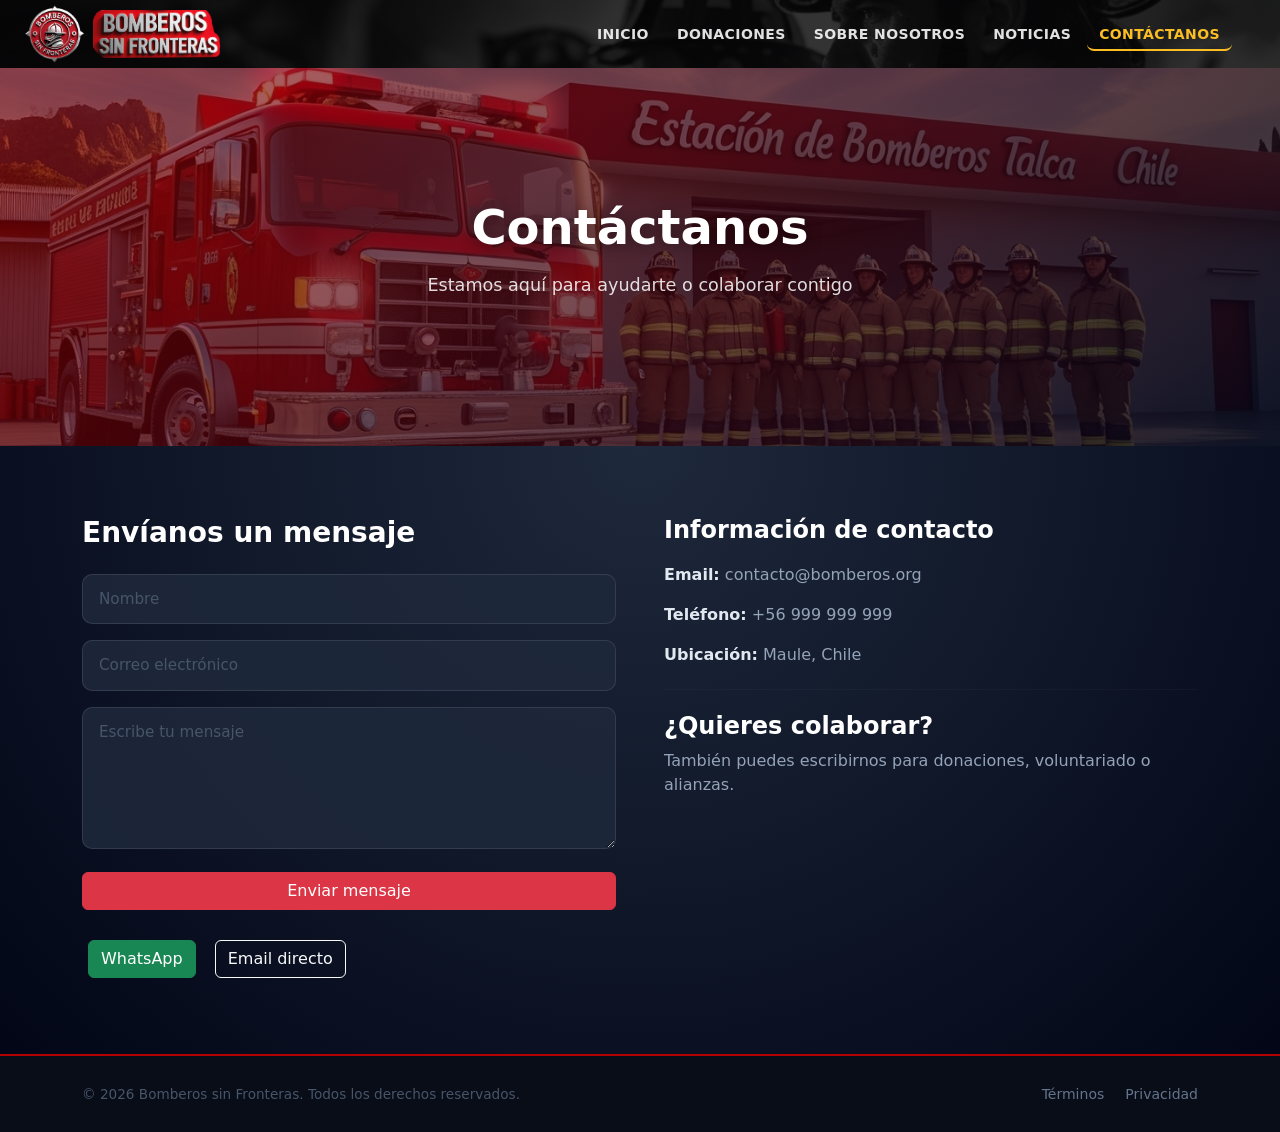
==== contacto.html @ 4f0a1627 "Sitio completo Bomberos sin Fronteras — diseño oscuro/rojo moderno - Rediseño completo con tema oscu" ====
<!doctype html>
<html lang="es">
  <head>
    <meta charset="UTF-8" />
    <meta name="viewport" content="width=device-width, initial-scale=1.0" />
    <title>Contáctanos — Bomberos sin Fronteras</title>
    <link rel="icon" href="./assets/img/logo-nuevo-bf.png" />
    <link rel="stylesheet" href="./assets/css/style.css" />
    <link
      href="https://cdn.jsdelivr.net/npm/bootstrap@5.3.5/dist/css/bootstrap.min.css"
      rel="stylesheet"
      integrity="sha384-SgOJa3DmI69IUzQ2PVdRZhwQ+dy64/BUtbMJw1MZ8t5HZApcHrRKUc4W0kG879m7"
      crossorigin="anonymous"
    />
  </head>
  <body>

    <!-- NAVBAR -->
    <nav class="navbar-custom">
      <div class="container-navbar">
        <div class="brand">
          <img src="./assets/img/logo-nuevo-bf.png" alt="Logo Bomberos sin Fronteras" class="logo" />
          <img src="./assets/img/nombre-bf.png" alt="Bomberos sin Fronteras" class="title" />
        </div>
        <button class="hamburger" id="hamburger" aria-label="Abrir menú" aria-expanded="false">
          <span></span>
          <span></span>
          <span></span>
        </button>
        <div class="menu-container" id="menuContainer">
          <ul class="menu">
            <li><a href="index.html">INICIO</a></li>
            <li><a href="donaciones.html">DONACIONES</a></li>
            <li><a href="nosotros.html">SOBRE NOSOTROS</a></li>
            <li><a href="noticias.html">NOTICIAS</a></li>
            <li><a href="#" class="active">CONTÁCTANOS</a></li>
          </ul>
        </div>
      </div>
    </nav>

    <!-- HERO -->
    <section class="hero-small">
      <div class="overlay"></div>
      <div class="hero-content">
        <h1>Contáctanos</h1>
        <p>Estamos aquí para ayudarte o colaborar contigo</p>
      </div>
    </section>

    <!-- CONTACTO -->
    <section class="contact-section">
      <div class="container">
        <div class="row g-5">

          <!-- FORMULARIO -->
          <div class="col-md-6">
            <h3 style="color: white; font-weight: 700; margin-bottom: 24px;">Envíanos un mensaje</h3>
            <form class="contact-form" id="contactForm" action="https://formspree.io/f/xaqkyopq" method="POST" novalidate>
              <input type="text" name="nombre" placeholder="Nombre" required />
              <input type="email" name="email" placeholder="Correo electrónico" required />
              <textarea name="mensaje" placeholder="Escribe tu mensaje" rows="5" required></textarea>
              <button type="submit" class="btn btn-danger" id="submitBtn">
                Enviar mensaje
              </button>
            </form>

            <div class="quick-contact mt-4">
              <!-- FIX: prefijo corregido +56 (Chile) -->
              <a href="https://wa.me/56999999999" class="btn btn-success me-2" target="_blank" rel="noopener">
                WhatsApp
              </a>
              <a href="mailto:contacto@bomberos.org" class="btn btn-outline-light">
                Email directo
              </a>
            </div>
          </div>

          <!-- INFO + MAPA -->
          <div class="col-md-6">
            <div class="contact-info mb-4">
              <h3>Información de contacto</h3>
              <p><strong>Email:</strong> contacto@bomberos.org</p>
              <p><strong>Teléfono:</strong> +56 999 999 999</p>
              <p><strong>Ubicación:</strong> Maule, Chile</p>
              <hr />
              <h4>¿Quieres colaborar?</h4>
              <p>También puedes escribirnos para donaciones, voluntariado o alianzas.</p>
            </div>
          </div>

        </div>
      </div>
    </section>

    <!-- FOOTER -->
    <footer class="footer-copyright">
      <div class="container py-2">
        <div class="row align-items-center g-2">
          <div class="col-12 col-md-6 text-center text-md-start">
            <small>© <span id="year"></span> Bomberos sin Fronteras. Todos los derechos reservados.</small>
          </div>
          <div class="col-12 col-md-6 text-center text-md-end">
            <a href="#" class="footer-link me-3" data-bs-toggle="modal" data-bs-target="#modalTerminos">Términos</a>
            <a href="#" class="footer-link" data-bs-toggle="modal" data-bs-target="#modalPrivacidad">Privacidad</a>
          </div>
        </div>
      </div>
    </footer>

    <!-- MODAL TÉRMINOS -->
    <div class="modal fade" id="modalTerminos" tabindex="-1" aria-hidden="true">
      <div class="modal-dialog modal-lg modal-dialog-centered modal-dialog-scrollable">
        <div class="modal-content">
          <div class="modal-header">
            <h5 class="modal-title">Términos y Condiciones</h5>
            <button type="button" class="btn-close btn-close-white" data-bs-dismiss="modal"></button>
          </div>
          <div class="modal-body">
            <p>El uso de este sitio web implica la aceptación de los presentes Términos y Condiciones. Bomberos sin Fronteras se reserva el derecho de modificar el contenido del sitio en cualquier momento.</p>
            <p>La información publicada tiene fines informativos y no constituye asesoramiento legal o profesional. El uso indebido del contenido es responsabilidad exclusiva del usuario.</p>
            <p>Todo el contenido gráfico y textual es propiedad de Bomberos sin Fronteras, salvo que se indique lo contrario.</p>
          </div>
          <div class="modal-footer">
            <button class="btn btn-secondary" data-bs-dismiss="modal">Cerrar</button>
          </div>
        </div>
      </div>
    </div>

    <!-- MODAL PRIVACIDAD -->
    <div class="modal fade" id="modalPrivacidad" tabindex="-1" aria-hidden="true">
      <div class="modal-dialog modal-lg modal-dialog-centered modal-dialog-scrollable">
        <div class="modal-content">
          <div class="modal-header">
            <h5 class="modal-title">Política de Privacidad</h5>
            <button type="button" class="btn-close btn-close-white" data-bs-dismiss="modal"></button>
          </div>
          <div class="modal-body">
            <p>Bomberos sin Fronteras respeta la privacidad de los usuarios. Los datos enviados a través del formulario de contacto serán utilizados únicamente para responder a consultas.</p>
            <p>No compartimos información personal con terceros, salvo obligación legal. Implementamos medidas razonables para proteger los datos proporcionados.</p>
            <p>Al enviar el formulario, el usuario acepta esta Política de Privacidad.</p>
          </div>
          <div class="modal-footer">
            <button class="btn btn-secondary" data-bs-dismiss="modal">Cerrar</button>
          </div>
        </div>
      </div>
    </div>

    <!-- TOAST -->
    <div class="position-fixed bottom-0 end-0 p-3" style="z-index: 9999">
      <div id="formToast" class="toast align-items-center text-white border-0">
        <div class="d-flex">
          <div class="toast-body" id="toastMessage">Mensaje enviado correctamente.</div>
          <button type="button" class="btn-close btn-close-white me-2 m-auto" data-bs-dismiss="toast"></button>
        </div>
      </div>
    </div>

    <script src="https://cdn.jsdelivr.net/npm/bootstrap@5.3.5/dist/js/bootstrap.bundle.min.js"></script>
    <script src="./assets/js/script.js"></script>

    <script>
      (() => {
        const form = document.getElementById('contactForm');
        const submitBtn = document.getElementById('submitBtn');
        const toastEl = document.getElementById('formToast');
        const toastMsg = document.getElementById('toastMessage');
        const toast = new bootstrap.Toast(toastEl);

        form.addEventListener('submit', async function (e) {
          e.preventDefault();
          if (!form.checkValidity()) {
            form.classList.add('was-validated');
            return;
          }

          submitBtn.disabled = true;
          submitBtn.textContent = 'Enviando...';

          try {
            const res = await fetch(form.action || '#', {
              method: 'POST',
              body: new FormData(form),
              headers: { Accept: 'application/json' },
            });

            toastEl.classList.toggle('bg-success', res.ok);
            toastEl.classList.toggle('bg-danger', !res.ok);
            toastMsg.textContent = res.ok
              ? 'Mensaje enviado correctamente ✓'
              : 'Error al enviar el mensaje. Inténtalo de nuevo.';

            if (res.ok) {
              form.reset();
              form.classList.remove('was-validated');
            }
          } catch {
            toastEl.classList.remove('bg-success');
            toastEl.classList.add('bg-danger');
            toastMsg.textContent = 'Error de conexión. Inténtalo de nuevo.';
          }

          toast.show();
          submitBtn.disabled = false;
          submitBtn.textContent = 'Enviar mensaje';
        });
      })();
    </script>

  </body>
</html>
---- assets/css/style.css ----
/* ==============================
   FUENTE
============================== */
@import url('https://fonts.googleapis.com/css2?family=Inter:wght@400;600;700;800&display=swap');

/* ==============================
   BASE GENERAL
============================== */
html {
  scroll-behavior: smooth;
}

html, body {
  height: 100%;
}

body {
  min-height: 100vh;
  display: flex;
  flex-direction: column;
  background: radial-gradient(circle at top, #1e293b, #020617);
  color: #e5e7eb;
  font-family: 'Inter', system-ui, -apple-system, sans-serif;
}

main {
  flex: 1;
}

section {
  padding: 60px 0;
  background: radial-gradient(circle at top, #1e293b, #020617);
  color: #e5e7eb;
}

/* ==============================
   OVERLAY (carousel y hero-small)
============================== */
.overlay {
  position: absolute;
  inset: 0;
  background: linear-gradient(to bottom, rgba(0, 0, 0, 0.25), rgba(0, 0, 0, 0.72));
  z-index: 1;
  pointer-events: none;
}

/* ==============================
   NAVBAR
============================== */
.navbar-custom {
  position: sticky;
  top: 0;
  z-index: 1000;
  background-image: linear-gradient(rgba(0, 0, 0, 0.78), rgba(0, 0, 0, 0.78)),
    url('../img/Barra-bf.png');
  background-size: cover;
  background-position: center;
  padding: 4px 0;
  color: white;
  height: 80px;
  transition: box-shadow 0.3s ease;
}

.navbar-custom.scrolled {
  box-shadow: 0 4px 28px rgba(0, 0, 0, 0.65);
  background-image: linear-gradient(rgba(0, 0, 0, 0.94), rgba(0, 0, 0, 0.94)),
    url('../img/Barra-bf.png');
}

.container-navbar {
  display: flex;
  align-items: center;
  height: 100%;
  padding: 0 24px;
}

.brand {
  display: flex;
  align-items: center;
  gap: 8px;
  flex-shrink: 0;
  text-decoration: none;
}

.logo {
  height: 60px;
  border-radius: 50%;
}

.title {
  height: 48px;
  border-radius: 6px;
}

.menu-container {
  flex: 1;
}

.menu {
  display: flex;
  justify-content: flex-end;
  gap: 4px;
  list-style: none;
  padding: 0;
  margin: 0 24px 0 0;
}

.menu a,
.menu button {
  background: none;
  border: none;
  color: rgba(255, 255, 255, 0.88);
  font-size: 0.875rem;
  font-weight: 600;
  letter-spacing: 0.4px;
  cursor: pointer;
  text-decoration: none;
  padding: 7px 12px;
  border-radius: 7px;
  transition: color 0.2s, background 0.2s;
}

.menu a:hover,
.menu button:hover {
  color: #fbbf24;
  background: rgba(251, 191, 36, 0.08);
}

.menu .active {
  color: #fbbf24;
  border-bottom: 2px solid #fbbf24;
}

/* Hamburger */
.hamburger {
  display: none;
  flex-direction: column;
  justify-content: center;
  gap: 5px;
  background: none;
  border: none;
  cursor: pointer;
  padding: 8px;
  margin-left: auto;
  border-radius: 8px;
  transition: background 0.2s;
}

.hamburger:hover {
  background: rgba(255, 255, 255, 0.1);
}

.hamburger span {
  display: block;
  width: 22px;
  height: 2px;
  background: white;
  border-radius: 2px;
  transition: all 0.3s ease;
  transform-origin: center;
}

.hamburger.open span:nth-child(1) {
  transform: translateY(7px) rotate(45deg);
}

.hamburger.open span:nth-child(2) {
  opacity: 0;
  transform: scaleX(0);
}

.hamburger.open span:nth-child(3) {
  transform: translateY(-7px) rotate(-45deg);
}

@media (max-width: 768px) {
  .navbar-custom {
    height: auto;
    min-height: 70px;
  }

  .container-navbar {
    flex-wrap: wrap;
    padding: 10px 16px;
  }

  .hamburger {
    display: flex;
  }

  .menu-container {
    width: 100%;
    max-height: 0;
    overflow: hidden;
    transition: max-height 0.35s ease;
  }

  .menu-container.open {
    max-height: 400px;
  }

  .menu {
    flex-direction: column;
    align-items: center;
    margin: 8px 0 12px;
    gap: 2px;
  }

  .menu a,
  .menu button {
    font-size: 1rem;
    padding: 10px 24px;
    width: 100%;
    text-align: center;
    border-radius: 8px;
  }
}

/* ==============================
   HERO CAROUSEL (index.html)
============================== */
#heroCarousel {
  position: relative;
  height: calc(100vh - 80px);
  min-height: 480px;
}

#heroCarousel .carousel-inner,
#heroCarousel .carousel-item {
  height: 100%;
}

#heroCarousel .carousel-item img {
  height: 100%;
  width: 100%;
  object-fit: cover;
  object-position: center;
}

#heroCarousel .carousel-caption {
  position: absolute;
  inset: 0;
  display: flex;
  flex-direction: column;
  align-items: center;
  justify-content: center;
  z-index: 2;
  text-align: center;
  padding: 20px;
}

#heroCarousel .carousel-caption h1 {
  font-size: clamp(2rem, 5vw, 4rem);
  font-weight: 800;
  text-shadow: 0 2px 20px rgba(0, 0, 0, 0.6);
  margin-bottom: 16px;
  letter-spacing: -0.5px;
}

#heroCarousel .carousel-caption p {
  font-size: clamp(1rem, 2.2vw, 1.3rem);
  text-shadow: 0 2px 10px rgba(0, 0, 0, 0.5);
  margin-bottom: 28px;
  max-width: 580px;
  color: rgba(255, 255, 255, 0.9);
}

.carousel-indicators [data-bs-target] {
  width: 10px;
  height: 10px;
  border-radius: 50%;
  border: none;
  background: rgba(255, 255, 255, 0.45);
  transition: background 0.3s, transform 0.3s;
  margin: 0 4px;
}

.carousel-indicators .active {
  background: #dc2626;
  transform: scale(1.35);
}

/* Flechas del carousel */
.custom-arrow {
  display: flex;
  align-items: center;
  justify-content: center;
  width: 46px;
  height: 46px;
  font-size: 1.4rem;
  color: white;
  background: rgba(255, 255, 255, 0.15);
  border-radius: 50%;
  backdrop-filter: blur(6px);
  transition: background 0.25s;
  text-shadow: none;
}

.carousel-control-prev:hover .custom-arrow,
.carousel-control-next:hover .custom-arrow {
  background: rgba(220, 38, 38, 0.75);
}

/* Botón Play / Pause */
.carousel-playpause {
  position: absolute;
  bottom: 22px;
  right: 22px;
  z-index: 5;
  width: 44px;
  height: 44px;
  border-radius: 50%;
  border: 1.5px solid rgba(255, 255, 255, 0.35);
  background: rgba(0, 0, 0, 0.4);
  backdrop-filter: blur(8px);
  color: white;
  font-size: 1rem;
  cursor: pointer;
  display: flex;
  align-items: center;
  justify-content: center;
  transition: background 0.25s, border-color 0.25s, transform 0.15s;
  line-height: 1;
}

.carousel-playpause:hover {
  background: rgba(220, 38, 38, 0.75);
  border-color: transparent;
  transform: scale(1.1);
}

.carousel-playpause:active {
  transform: scale(0.95);
}

@media (max-width: 768px) {
  #heroCarousel {
    height: 65vh;
    min-height: 360px;
  }
}

/* ==============================
   HERO SMALL (páginas interiores)
============================== */
.hero-small {
  position: relative;
  min-height: 42vh;
  display: flex;
  align-items: center;
  justify-content: center;
  background: url('../img/Bg-estacion1.jpg') center / cover no-repeat;
  overflow: hidden;
}

.hero-small .overlay {
  background: linear-gradient(135deg, rgba(153, 0, 0, 0.6), rgba(2, 6, 23, 0.84));
}

.hero-small .hero-content {
  position: relative;
  z-index: 2;
  text-align: center;
  color: white;
  padding: 48px 24px;
  max-width: 720px;
  animation: fadeUp 0.8s ease forwards;
}

.hero-small .hero-content h1 {
  font-size: clamp(1.8rem, 4vw, 3rem);
  font-weight: 800;
  margin-bottom: 14px;
  text-shadow: 0 2px 16px rgba(0, 0, 0, 0.45);
}

.hero-small .hero-content p {
  font-size: 1.1rem;
  color: rgba(255, 255, 255, 0.85);
  line-height: 1.6;
}

@keyframes fadeUp {
  from {
    opacity: 0;
    transform: translateY(24px);
  }
  to {
    opacity: 1;
    transform: translateY(0);
  }
}

/* ==============================
   BOTONES
============================== */
.btn-danger {
  background-color: #dc2626;
  border-color: #dc2626;
  padding: 10px 26px;
  font-weight: 600;
  border-radius: 8px;
  transition: all 0.25s ease;
}

.btn-danger:hover {
  background-color: #b91c1c;
  border-color: #b91c1c;
  transform: translateY(-2px);
  box-shadow: 0 8px 22px rgba(220, 38, 38, 0.45);
}

.btn-danger:active {
  transform: scale(0.97);
}

.btn-outline-light {
  border: 1.5px solid rgba(255, 255, 255, 0.5);
  color: white;
  padding: 10px 26px;
  font-weight: 600;
  border-radius: 8px;
  transition: all 0.25s ease;
}

.btn-outline-light:hover {
  background: rgba(255, 255, 255, 0.1);
  border-color: white;
  color: white;
}

/* ==============================
   ANIMACIÓN SCROLL (REVEAL)
============================== */
.reveal {
  opacity: 0;
  transform: translateY(36px);
  transition: opacity 0.7s ease, transform 0.7s ease;
}

.reveal.active {
  opacity: 1;
  transform: translateY(0);
}

.reveal:nth-child(1) { transition-delay: 0.05s; }
.reveal:nth-child(2) { transition-delay: 0.15s; }
.reveal:nth-child(3) { transition-delay: 0.25s; }

/* ==============================
   SECCIÓN DONACIONES (index)
============================== */
#donaciones h2 {
  font-size: 2.2rem;
  font-weight: 800;
  color: #fff;
  position: relative;
  display: inline-block;
  padding: 0;
  margin-bottom: 8px;
}

#donaciones h2::after {
  content: '';
  display: block;
  width: 50px;
  height: 4px;
  background: #dc2626;
  border-radius: 2px;
  margin: 8px auto 36px;
}

.donation-card {
  background: linear-gradient(145deg, #1e293b, #162032);
  border-radius: 14px;
  overflow: hidden;
  text-align: center;
  padding-bottom: 20px;
  transition: all 0.35s ease;
  animation: float 3.5s ease-in-out infinite;
  border: 1px solid rgba(255, 255, 255, 0.06);
}

.donation-card img {
  width: 100%;
  height: 220px;
  object-fit: cover;
  transition: transform 0.5s ease;
}

.donation-card:hover {
  transform: translateY(-10px);
  box-shadow: 0 22px 48px rgba(0, 0, 0, 0.55), 0 0 0 1px rgba(220, 38, 38, 0.2);
  border-color: rgba(220, 38, 38, 0.25);
}

.donation-card:hover img {
  transform: scale(1.08);
}

.donation-card h3,
.donation-card .card-title {
  margin: 16px 0 8px;
  color: #fff;
  font-weight: 700;
}

/* FIX: era "color: black", invisible sobre fondo oscuro */
.donation-card p,
.donation-card .card-text {
  color: #94a3b8;
  padding: 0 15px;
  font-size: 0.94rem;
}

@keyframes float {
  0%   { transform: translateY(0); }
  50%  { transform: translateY(-6px); }
  100% { transform: translateY(0); }
}

@media (max-width: 768px) {
  .donation-card img {
    height: 200px;
  }
}

/* ==============================
   SECCIÓN DONACIONES.HTML (detalle)
============================== */
.donation-card2 {
  background: linear-gradient(145deg, #1e293b, #162032);
  border-radius: 14px;
  overflow: hidden;
  text-align: center;
  padding-bottom: 20px;
  transition: all 0.35s ease;
  animation: float 3.5s ease-in-out infinite;
  border: 1px solid rgba(255, 255, 255, 0.06);
}

.donation-card2 img {
  width: 100%;
  height: 220px;
  object-fit: cover;
  transition: transform 0.5s ease;
}

.donation-card2:hover {
  transform: translateY(-10px);
  box-shadow: 0 22px 48px rgba(0, 0, 0, 0.55), 0 0 0 1px rgba(220, 38, 38, 0.2);
  border-color: rgba(220, 38, 38, 0.25);
}

.donation-card2:hover img {
  transform: scale(1.08);
}

.donation-card2 h3 {
  margin: 16px 0 8px;
  color: #fff;
  font-weight: 700;
}

.donation-card2 p {
  color: #94a3b8;
  padding: 0 15px;
  font-size: 0.94rem;
}

@media (max-width: 768px) {
  .donation-card2 img {
    height: 200px;
  }
}

/* ==============================
   MODALES
============================== */
.modal-content {
  border-radius: 16px;
  border: none;
  background-color: #0f172a !important;
  color: #f1f5f9;
}

.modal-header {
  background: #b30000;
  color: white;
  border-top-left-radius: 16px;
  border-top-right-radius: 16px;
  border-bottom: none;
}

.modal-body {
  background-color: #0f172a;
  color: #f1f5f9;
}

.modal-body img {
  max-height: 300px;
  object-fit: cover;
  width: 100%;
  border-radius: 10px;
}

.modal-body p {
  color: #e2e8f0;
  margin-top: 14px;
  line-height: 1.7;
}

.modal-body ul li {
  color: #e2e8f0;
}

.modal-body strong {
  color: #f97316;
  font-weight: 700;
}

.modal-footer {
  background-color: #0f172a;
  border-top: 1px solid rgba(255, 255, 255, 0.1);
  border-bottom-left-radius: 16px;
  border-bottom-right-radius: 16px;
}

/* ==============================
   SECCIÓN IMPACTO
============================== */
.impact-section {
  padding: 70px 0;
  background: #020617;
  color: white;
}

.impact-section h2 {
  font-size: 2.2rem;
  font-weight: 800;
  margin-bottom: 10px;
}

.counter-box {
  margin-top: 20px;
  padding: 32px 20px;
  border-radius: 14px;
  background: rgba(255, 255, 255, 0.04);
  border: 1px solid rgba(255, 255, 255, 0.08);
  transition: border-color 0.3s;
}

.counter-box:hover {
  border-color: rgba(220, 38, 38, 0.35);
}

.counter {
  font-size: 3.5rem;
  font-weight: 800;
  color: #dc2626;
  line-height: 1;
}

.counter-box p {
  color: #64748b;
  margin-top: 10px;
  font-weight: 500;
  font-size: 0.95rem;
}

/* ==============================
   MINI IMPACTO (nosotros)
============================== */
.mini-impact {
  background: #020617;
  padding: 18px 0;
  border-bottom: 1px solid rgba(220, 38, 38, 0.2);
}

.mini-impact p {
  color: #64748b;
  font-size: 1rem;
  margin: 0;
}

.mini-impact strong {
  color: #dc2626;
  font-weight: 700;
}

.mini-counter {
  font-weight: 800;
  font-size: 1.1rem;
}

/* ==============================
   SECCIÓN TESTIMONIOS
============================== */
.testimonials {
  padding: 70px 0;
  background: #0f172a;
  color: white;
}

.testimonials h2 {
  font-size: 2.2rem;
  font-weight: 800;
  margin-bottom: 8px;
  position: relative;
  display: inline-block;
}

.testimonials h2::after {
  content: '';
  display: block;
  width: 50px;
  height: 4px;
  background: #dc2626;
  border-radius: 2px;
  margin: 8px auto 0;
}

.testimonials .subtitle {
  color: #64748b;
  margin-top: 12px;
  margin-bottom: 44px;
}

.testimonial-card {
  background: linear-gradient(145deg, #1e293b, #162032);
  border-radius: 16px;
  padding: 32px 24px;
  text-align: center;
  transition: all 0.35s ease;
  border: 1px solid rgba(255, 255, 255, 0.06);
  position: relative;
}

.testimonial-card::before {
  content: '\201C';
  position: absolute;
  top: 10px;
  left: 18px;
  font-size: 4.5rem;
  color: rgba(220, 38, 38, 0.22);
  font-family: Georgia, serif;
  line-height: 1;
  pointer-events: none;
}

.testimonial-card img {
  width: 84px;
  height: 84px;
  border-radius: 50%;
  margin-bottom: 18px;
  object-fit: cover;
  border: 3px solid rgba(220, 38, 38, 0.4);
}

.testimonial-card p {
  font-style: italic;
  color: #cbd5e1;
  margin-bottom: 18px;
  line-height: 1.65;
}

.testimonial-card h4 {
  margin: 0 0 4px;
  color: #fff;
  font-weight: 700;
}

.testimonial-card span {
  font-size: 0.82rem;
  color: #475569;
}

.testimonial-card:hover {
  transform: translateY(-8px);
  box-shadow: 0 20px 45px rgba(0, 0, 0, 0.45);
  border-color: rgba(220, 38, 38, 0.22);
}

/* ==============================
   SECCIÓN NOTICIAS (carousel index)
============================== */
#noticias h2 {
  font-size: 2.2rem;
  font-weight: 800;
  color: #fff;
  padding: 0;
  margin-bottom: 8px;
  position: relative;
  display: inline-block;
}

#noticias h2::after {
  content: '';
  display: block;
  width: 50px;
  height: 4px;
  background: #dc2626;
  border-radius: 2px;
  margin: 8px auto 32px;
}

#noticias .carousel,
#noticias .carousel-inner,
#noticias .carousel-item {
  height: 60vh;
}

#noticias .carousel-item img {
  height: 100%;
  width: 100%;
  object-fit: cover;
}

#noticias .carousel-caption {
  position: absolute;
  bottom: 20px;
  left: 50%;
  transform: translateX(-50%);
  width: 88%;
  padding: 14px 18px;
  text-align: center;
  background: rgba(0, 0, 0, 0.55);
  backdrop-filter: blur(6px);
  border-radius: 10px;
  z-index: 2;
}

#noticias .carousel-caption h5,
#noticias .carousel-caption p {
  color: #fff;
  margin: 0;
}

/* News cards (noticias.html) */
.news-section {
  padding: 60px 0;
}

.news-section h1 {
  font-size: 2.5rem;
  font-weight: 800;
  color: #fff;
  position: relative;
  display: inline-block;
}

.news-section h1::after {
  content: '';
  display: block;
  width: 50px;
  height: 4px;
  background: #dc2626;
  border-radius: 2px;
  margin: 8px auto 44px;
}

.news-card {
  background: linear-gradient(145deg, #1e293b, #162032);
  border-radius: 14px;
  overflow: hidden;
  transition: all 0.35s ease;
  display: block;
  text-decoration: none;
  color: inherit;
  border: 1px solid rgba(255, 255, 255, 0.06);
}

.news-card img {
  width: 100%;
  height: 220px;
  object-fit: cover;
  transition: transform 0.5s ease;
}

.news-card:hover img {
  transform: scale(1.06);
}

.news-content {
  padding: 20px;
}

.news-content h3 {
  color: white;
  font-weight: 700;
  font-size: 1.05rem;
  margin-bottom: 6px;
}

.news-content p {
  color: #64748b;
  font-size: 0.9rem;
  margin: 0;
}

.news-card:hover {
  transform: translateY(-8px);
  box-shadow: 0 20px 44px rgba(0, 0, 0, 0.5);
  border-color: rgba(220, 38, 38, 0.2);
  color: inherit;
}

.news-date {
  display: block;
  font-size: 0.78rem;
  color: #dc2626;
  font-weight: 700;
  margin-bottom: 8px;
  text-transform: uppercase;
  letter-spacing: 0.6px;
}

.news-detail {
  padding: 30px 0;
  color: #cbd5e1;
}

.news-detail h2,
.news-detail h3 {
  color: white;
  margin-top: 20px;
}

.news-detail img {
  border-radius: 12px;
}

/* ==============================
   SECCIÓN SOBRE NOSOTROS (index)
============================== */
#sobre-nosotros h2 {
  font-size: 2.2rem;
  font-weight: 800;
  color: #fff;
  position: relative;
  display: inline-block;
  padding: 0;
  margin-bottom: 8px;
}

/* ==============================
   NOSOTROS.HTML
============================== */
.about-section {
  padding: 70px 0;
  color: #94a3b8;
}

.about-section h2 {
  color: white;
  font-size: 2rem;
  font-weight: 700;
  margin-bottom: 20px;
}

.about-section img {
  border-radius: 14px;
  box-shadow: 0 24px 56px rgba(0, 0, 0, 0.45);
}

.mission-section {
  background: #020617;
  padding: 70px 0;
  color: white;
}

.mission-section h2 {
  font-size: 2rem;
  font-weight: 700;
  position: relative;
  display: inline-block;
  margin-bottom: 16px;
}

.mission-section h2::after {
  content: '';
  display: block;
  width: 40px;
  height: 3px;
  background: #dc2626;
  border-radius: 2px;
  margin: 6px auto 0;
}

.mission-section p {
  color: #64748b;
  max-width: 580px;
  margin: 0 auto;
  line-height: 1.7;
}

.team-section {
  padding: 70px 0;
}

.team-section h2 {
  font-size: 2.2rem;
  font-weight: 800;
  color: #fff;
  position: relative;
  display: inline-block;
  margin-bottom: 8px;
}

.team-section h2::after {
  content: '';
  display: block;
  width: 50px;
  height: 4px;
  background: #dc2626;
  border-radius: 2px;
  margin: 8px auto 44px;
}

.team-card {
  background: linear-gradient(145deg, #1e293b, #162032);
  padding: 24px;
  border-radius: 14px;
  transition: all 0.35s ease;
  border: 1px solid rgba(255, 255, 255, 0.06);
  text-align: center;
}

.team-card img {
  width: 100%;
  border-radius: 10px;
  margin-bottom: 16px;
  height: 200px;
  object-fit: cover;
  object-position: top;
}

.team-card h4 {
  color: #fff;
  font-weight: 700;
  margin-bottom: 4px;
}

.team-card span {
  color: #475569;
  font-size: 0.9rem;
}

.team-card:hover {
  transform: translateY(-8px);
  box-shadow: 0 20px 44px rgba(0, 0, 0, 0.45);
  border-color: rgba(220, 38, 38, 0.2);
}

.transparency-section {
  background: #020617;
  padding: 60px 0;
  color: #94a3b8;
}

.transparency-section h2 {
  color: white;
  font-size: 2rem;
  font-weight: 700;
  margin-bottom: 16px;
}

.cta-section {
  padding: 80px 0;
  text-align: center;
  background: linear-gradient(135deg, #1a2540, #0f172a);
}

.cta-section h2 {
  font-size: 2rem;
  font-weight: 800;
  color: white;
  margin-bottom: 28px;
}

/* ==============================
   SECCIÓN CONTACTO
============================== */
#contacto h2 {
  font-size: 2.2rem;
  font-weight: 800;
  color: #fff;
  position: relative;
  display: inline-block;
  padding: 0;
  margin-bottom: 8px;
}

#contacto iframe {
  width: 100%;
  height: 100%;
  min-height: 300px;
  border: 0;
}

.contact-section {
  padding: 70px 0;
}

.contact-form input,
.contact-form textarea {
  width: 100%;
  margin-bottom: 16px;
  padding: 13px 16px;
  border: 1px solid rgba(255, 255, 255, 0.1);
  border-radius: 10px;
  background: rgba(30, 41, 59, 0.9);
  color: white;
  font-size: 0.95rem;
  transition: border-color 0.2s, box-shadow 0.2s;
  outline: none;
  font-family: inherit;
}

.contact-form input:focus,
.contact-form textarea:focus {
  border-color: rgba(220, 38, 38, 0.55);
  box-shadow: 0 0 0 3px rgba(220, 38, 38, 0.12);
}

.contact-form input::placeholder,
.contact-form textarea::placeholder {
  color: #475569;
}

.contact-form button {
  width: 100%;
}

.contact-info {
  color: #94a3b8;
}

.contact-info h3 {
  color: white;
  font-size: 1.5rem;
  font-weight: 700;
  margin-bottom: 18px;
}

.contact-info h4 {
  color: white;
  font-weight: 600;
}

.contact-info strong {
  color: #e2e8f0;
}

.contact-info hr {
  border-color: rgba(255, 255, 255, 0.1);
  margin: 22px 0;
}

.quick-contact {
  margin-top: 28px;
}

.quick-contact a {
  margin: 6px;
}

.mapbox {
  height: 450px;
  border-radius: 16px;
  overflow: hidden;
}

@media (max-width: 768px) {
  .contact-section .row {
    flex-direction: column;
  }
}

/* ==============================
   SECCIONES DARK / LIGHT
============================== */
.section-dark {
  background-color: #020617;
}

.section-light {
  background-color: #1e293b;
}

/* ==============================
   FOOTER
============================== */
.footer-copyright {
  background-color: #080d18;
  color: #475569;
  border-top: 2px solid #b30000;
  padding: 18px 0;
}

.footer-link {
  color: #64748b;
  text-decoration: none;
  font-size: 0.875rem;
  transition: color 0.2s;
}

.footer-link:hover {
  color: #fff;
}

.footer-copyright small {
  font-size: 0.85rem;
}

/* ==============================
   FORMULARIOS — LABELS
============================== */
/* FIX: era "color: black", invisible sobre fondo oscuro */
label {
  color: #cbd5e1;
  font-weight: 500;
  margin-bottom: 6px;
  display: block;
}

/* ==============================
   VALIDACIÓN DE FORMULARIOS
============================== */
.was-validated .form-control:invalid {
  border-color: #dc3545;
}

.was-validated .form-control:valid {
  border-color: #198754;
}
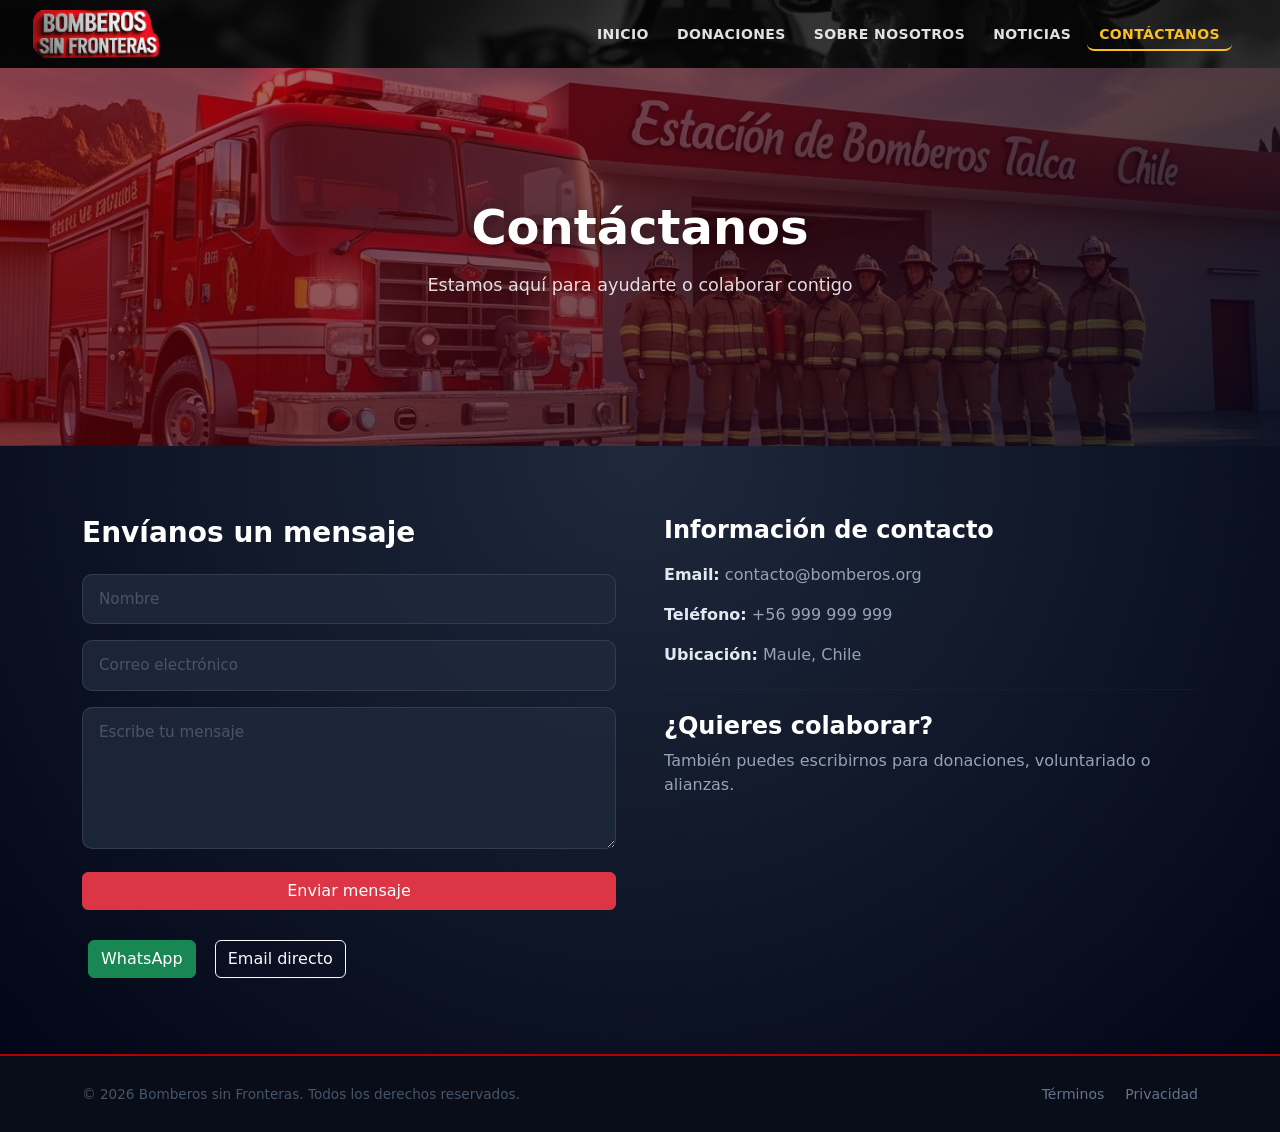
==== commit 5fe87970: "Actualizar logo y favicon con nuevo diseño BSF Reemplaza logo-nuevo-bf.png por logo-bsf-nuevo.png en" ====
--- a/contacto.html
+++ b/contacto.html
@@ -4,7 +4,7 @@
     <meta charset="UTF-8" />
     <meta name="viewport" content="width=device-width, initial-scale=1.0" />
     <title>Contáctanos — Bomberos sin Fronteras</title>
-    <link rel="icon" href="./assets/img/logo-nuevo-bf.png" />
+    <link rel="icon" href="./assets/img/logo-bsf-nuevo.png" />
     <link rel="stylesheet" href="./assets/css/style.css" />
     <link
       href="https://cdn.jsdelivr.net/npm/bootstrap@5.3.5/dist/css/bootstrap.min.css"
@@ -19,7 +19,7 @@
     <nav class="navbar-custom">
       <div class="container-navbar">
         <div class="brand">
-          <img src="./assets/img/logo-nuevo-bf.png" alt="Logo Bomberos sin Fronteras" class="logo" />
+          <img src="./assets/img/logo-bsf-nuevo.png" alt="Logo Bomberos sin Fronteras" class="logo" />
           <img src="./assets/img/nombre-bf.png" alt="Bomberos sin Fronteras" class="title" />
         </div>
         <button class="hamburger" id="hamburger" aria-label="Abrir menú" aria-expanded="false">
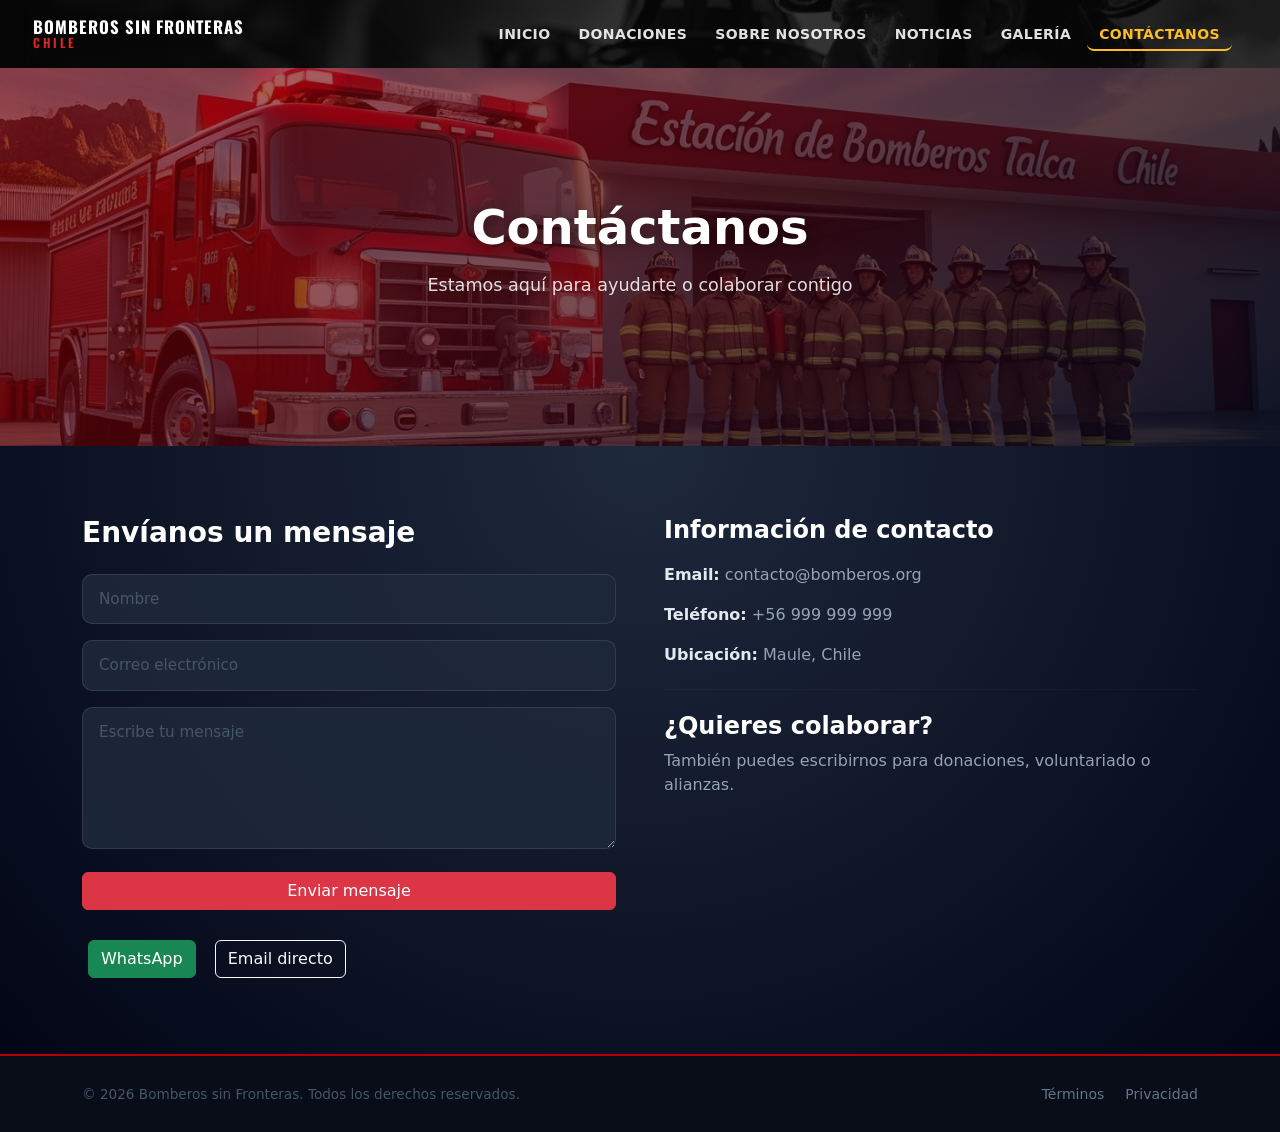
==== commit b3940667: "Agregar nombre de marca en navbar y nueva página de Galería - Fuente Oswald para el nombre "Bomberos" ====
--- a/contacto.html
+++ b/contacto.html
@@ -19,8 +19,11 @@
     <nav class="navbar-custom">
       <div class="container-navbar">
         <div class="brand">
-          <img src="./assets/img/logo-bsf-nuevo.png" alt="Logo Bomberos sin Fronteras" class="logo" />
-          <img src="./assets/img/nombre-bf.png" alt="Bomberos sin Fronteras" class="title" />
+          <img src="./assets/img/logo-bsf-nuevo.png" alt="Logo Bomberos sin Fronteras Chile" class="logo" />
+          <div class="brand-name">
+            <span class="line1">Bomberos sin Fronteras</span>
+            <span class="line2">Chile</span>
+          </div>
         </div>
         <button class="hamburger" id="hamburger" aria-label="Abrir menú" aria-expanded="false">
           <span></span>
@@ -33,6 +36,7 @@
             <li><a href="donaciones.html">DONACIONES</a></li>
             <li><a href="nosotros.html">SOBRE NOSOTROS</a></li>
             <li><a href="noticias.html">NOTICIAS</a></li>
+            <li><a href="galeria.html">GALERÍA</a></li>
             <li><a href="#" class="active">CONTÁCTANOS</a></li>
           </ul>
         </div>
--- a/assets/css/style.css
+++ b/assets/css/style.css
@@ -1,7 +1,7 @@
 /* ==============================
    FUENTE
 ============================== */
-@import url('https://fonts.googleapis.com/css2?family=Inter:wght@400;600;700;800&display=swap');
+@import url('https://fonts.googleapis.com/css2?family=Inter:wght@400;600;700;800&family=Oswald:wght@500;600;700&display=swap');
 
 /* ==============================
    BASE GENERAL
@@ -87,9 +87,40 @@
   border-radius: 50%;
 }
 
+/* Se mantiene por compatibilidad, ocultar imagen de título */
 .title {
-  height: 48px;
-  border-radius: 6px;
+  display: none;
+}
+
+/* Nombre de marca en texto */
+.brand-name {
+  display: flex;
+  flex-direction: column;
+  line-height: 1.15;
+  font-family: 'Oswald', sans-serif;
+  font-weight: 700;
+  letter-spacing: 0.4px;
+  user-select: none;
+}
+
+.brand-name .line1 {
+  font-size: 1.05rem;
+  color: #ffffff;
+  text-transform: uppercase;
+  letter-spacing: 1px;
+}
+
+.brand-name .line2 {
+  font-size: 0.78rem;
+  color: #dc2626;
+  text-transform: uppercase;
+  letter-spacing: 3px;
+  font-weight: 600;
+}
+
+@media (max-width: 480px) {
+  .brand-name .line1 { font-size: 0.88rem; }
+  .brand-name .line2 { font-size: 0.68rem; letter-spacing: 2px; }
 }
 
 .menu-container {
@@ -1225,6 +1256,140 @@
 }
 
 /* ==============================
+   GALERÍA
+============================== */
+.gallery-section {
+  padding: 70px 0;
+}
+
+/* Filtros */
+.gallery-filters {
+  display: flex;
+  flex-wrap: wrap;
+  gap: 10px;
+  justify-content: center;
+  margin-bottom: 48px;
+}
+
+.gallery-filters .filter-btn {
+  background: rgba(255, 255, 255, 0.05);
+  border: 1px solid rgba(255, 255, 255, 0.12);
+  color: #94a3b8;
+  font-size: 0.83rem;
+  font-weight: 600;
+  letter-spacing: 0.5px;
+  text-transform: uppercase;
+  padding: 8px 20px;
+  border-radius: 50px;
+  cursor: pointer;
+  transition: all 0.25s ease;
+}
+
+.gallery-filters .filter-btn:hover {
+  border-color: rgba(220, 38, 38, 0.5);
+  color: #fff;
+  background: rgba(220, 38, 38, 0.08);
+}
+
+.gallery-filters .filter-btn.active {
+  background: #dc2626;
+  border-color: #dc2626;
+  color: #fff;
+  box-shadow: 0 4px 18px rgba(220, 38, 38, 0.35);
+}
+
+/* Tarjetas de galería */
+.gallery-card {
+  border-radius: 14px;
+  overflow: hidden;
+  position: relative;
+  cursor: pointer;
+  background: #1e293b;
+  border: 1px solid rgba(255, 255, 255, 0.06);
+  transition: transform 0.35s ease, box-shadow 0.35s ease, border-color 0.35s ease;
+}
+
+.gallery-card:hover {
+  transform: translateY(-8px);
+  box-shadow: 0 22px 48px rgba(0, 0, 0, 0.55);
+  border-color: rgba(220, 38, 38, 0.3);
+}
+
+.gallery-card img {
+  width: 100%;
+  height: 240px;
+  object-fit: cover;
+  object-position: center;
+  display: block;
+  transition: transform 0.5s ease;
+}
+
+.gallery-card:hover img {
+  transform: scale(1.08);
+}
+
+.gallery-overlay {
+  position: absolute;
+  bottom: 0;
+  left: 0;
+  right: 0;
+  background: linear-gradient(to top, rgba(0, 0, 0, 0.88) 0%, rgba(0, 0, 0, 0.4) 60%, transparent 100%);
+  padding: 20px 18px 16px;
+  transform: translateY(4px);
+  transition: transform 0.3s ease;
+}
+
+.gallery-card:hover .gallery-overlay {
+  transform: translateY(0);
+}
+
+.gallery-overlay h5 {
+  color: #fff;
+  font-weight: 700;
+  font-size: 0.95rem;
+  margin-bottom: 4px;
+}
+
+.gallery-overlay p {
+  color: rgba(255, 255, 255, 0.72);
+  font-size: 0.8rem;
+  margin: 0;
+  line-height: 1.45;
+}
+
+.gallery-badge {
+  position: absolute;
+  top: 12px;
+  left: 12px;
+  background: #dc2626;
+  color: #fff;
+  font-size: 0.7rem;
+  font-weight: 700;
+  letter-spacing: 0.6px;
+  text-transform: uppercase;
+  padding: 3px 10px;
+  border-radius: 50px;
+}
+
+/* Ocultar tarjetas filtradas */
+.gallery-card.hidden {
+  display: none;
+}
+
+/* Modal de galería */
+.gallery-modal-img {
+  width: 100%;
+  max-height: 70vh;
+  object-fit: contain;
+  border-radius: 10px;
+  background: #000;
+}
+
+@media (max-width: 768px) {
+  .gallery-card img { height: 200px; }
+}
+
+/* ==============================
    VALIDACIÓN DE FORMULARIOS
 ============================== */
 .was-validated .form-control:invalid {
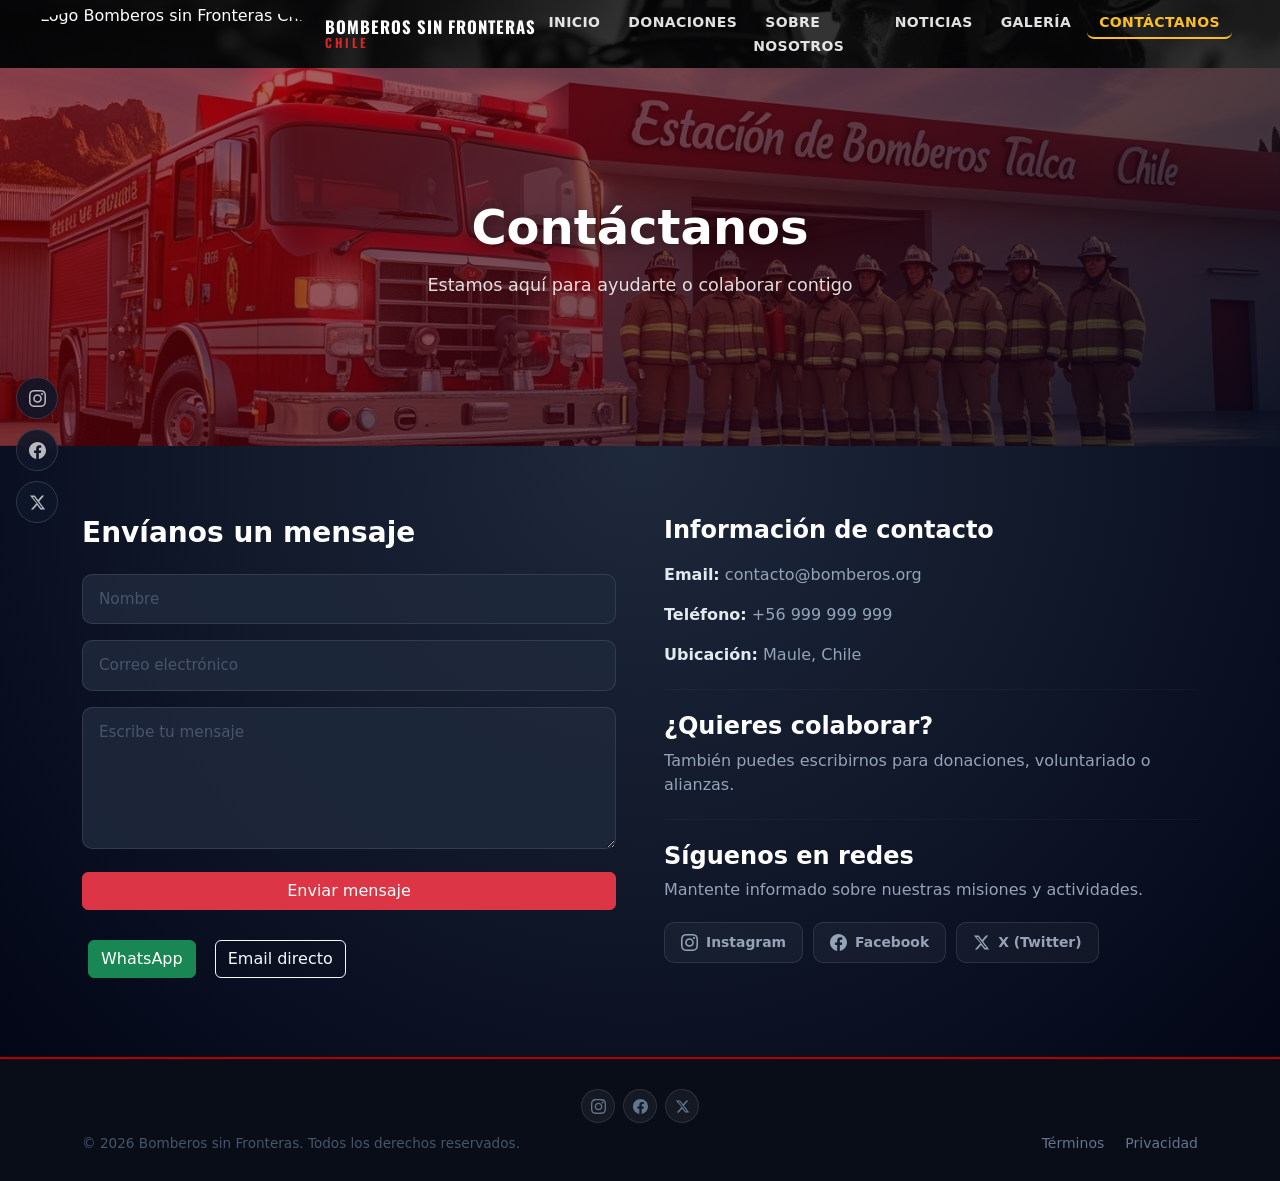
==== commit f3199559: "Agregar redes sociales: barra flotante, footer y contacto - Barra flotante fija a la izquierda con I" ====
--- a/contacto.html
+++ b/contacto.html
@@ -4,7 +4,7 @@
     <meta charset="UTF-8" />
     <meta name="viewport" content="width=device-width, initial-scale=1.0" />
     <title>Contáctanos — Bomberos sin Fronteras</title>
-    <link rel="icon" href="./assets/img/logo-bsf-nuevo.png" />
+    <link rel="icon" href="./assets/img/logos/logo-bsf.jpg  " />
     <link rel="stylesheet" href="./assets/css/style.css" />
     <link
       href="https://cdn.jsdelivr.net/npm/bootstrap@5.3.5/dist/css/bootstrap.min.css"
@@ -19,7 +19,7 @@
     <nav class="navbar-custom">
       <div class="container-navbar">
         <div class="brand">
-          <img src="./assets/img/logo-bsf-nuevo.png" alt="Logo Bomberos sin Fronteras Chile" class="logo" />
+          <img src="./assets/img/logos/logo-bsf.jpg" alt="Logo Bomberos sin Fronteras Chile" class="logo" />
           <div class="brand-name">
             <span class="line1">Bomberos sin Fronteras</span>
             <span class="line2">Chile</span>
@@ -90,6 +90,23 @@
               <hr />
               <h4>¿Quieres colaborar?</h4>
               <p>También puedes escribirnos para donaciones, voluntariado o alianzas.</p>
+              <hr />
+              <h4>Síguenos en redes</h4>
+              <p>Mantente informado sobre nuestras misiones y actividades.</p>
+              <div class="social-contact">
+                <a href="https://www.instagram.com/bomberosSF/" class="social-contact-link" target="_blank" rel="noopener noreferrer">
+                  <svg viewBox="0 0 24 24" fill="currentColor" aria-hidden="true" style="width:17px;height:17px;"><path d="M12 2.163c3.204 0 3.584.012 4.85.07 3.252.148 4.771 1.691 4.919 4.919.058 1.265.069 1.645.069 4.849 0 3.205-.012 3.584-.069 4.849-.149 3.225-1.664 4.771-4.919 4.919-1.266.058-1.644.07-4.85.07-3.204 0-3.584-.012-4.849-.07-3.26-.149-4.771-1.699-4.919-4.92-.058-1.265-.07-1.644-.07-4.849 0-3.204.013-3.583.07-4.849.149-3.227 1.664-4.771 4.919-4.919 1.266-.057 1.645-.069 4.849-.069zm0-2.163c-3.259 0-3.667.014-4.947.072-4.358.2-6.78 2.618-6.98 6.98-.059 1.281-.073 1.689-.073 4.948 0 3.259.014 3.668.072 4.948.2 4.358 2.618 6.78 6.98 6.98 1.281.058 1.689.072 4.948.072 3.259 0 3.668-.014 4.948-.072 4.354-.2 6.782-2.618 6.979-6.98.059-1.28.073-1.689.073-4.948 0-3.259-.014-3.667-.072-4.947-.196-4.354-2.617-6.78-6.979-6.98-1.281-.059-1.69-.073-4.949-.073zm0 5.838c-3.403 0-6.162 2.759-6.162 6.162s2.759 6.163 6.162 6.163 6.162-2.759 6.162-6.163c0-3.403-2.759-6.162-6.162-6.162zm0 10.162c-2.209 0-4-1.79-4-4 0-2.209 1.791-4 4-4s4 1.791 4 4c0 2.21-1.791 4-4 4zm6.406-11.845c-.796 0-1.441.645-1.441 1.44s.645 1.44 1.441 1.44c.795 0 1.439-.645 1.439-1.44s-.644-1.44-1.439-1.44z"/></svg>
+                  Instagram
+                </a>
+                <a href="https://www.facebook.com/bomberosSF/" class="social-contact-link" target="_blank" rel="noopener noreferrer">
+                  <svg viewBox="0 0 24 24" fill="currentColor" aria-hidden="true" style="width:17px;height:17px;"><path d="M24 12.073c0-6.627-5.373-12-12-12s-12 5.373-12 12c0 5.99 4.388 10.954 10.125 11.854v-8.385H7.078v-3.47h3.047V9.43c0-3.007 1.792-4.669 4.533-4.669 1.312 0 2.686.235 2.686.235v2.953H15.83c-1.491 0-1.956.925-1.956 1.874v2.25h3.328l-.532 3.47h-2.796v8.385C19.612 23.027 24 18.062 24 12.073z"/></svg>
+                  Facebook
+                </a>
+                <a href="https://x.com/bomberosSF" class="social-contact-link" target="_blank" rel="noopener noreferrer">
+                  <svg viewBox="0 0 24 24" fill="currentColor" aria-hidden="true" style="width:17px;height:17px;"><path d="M18.244 2.25h3.308l-7.227 8.26 8.502 11.24H16.17l-4.714-6.231-5.401 6.231H2.746l7.73-8.835L1.254 2.25H8.08l4.713 6.231zm-1.161 17.52h1.833L7.084 4.126H5.117z"/></svg>
+                  X (Twitter)
+                </a>
+              </div>
             </div>
           </div>
 
--- a/assets/css/style.css
+++ b/assets/css/style.css
@@ -1390,6 +1390,122 @@
 }
 
 /* ==============================
+   REDES SOCIALES — BARRA FLOTANTE
+============================== */
+.social-float {
+  position: fixed;
+  left: 16px;
+  top: 50%;
+  transform: translateY(-50%);
+  z-index: 900;
+  display: flex;
+  flex-direction: column;
+  gap: 10px;
+}
+
+.social-float-link {
+  width: 42px;
+  height: 42px;
+  border-radius: 50%;
+  background: rgba(15, 23, 42, 0.85);
+  border: 1px solid rgba(255, 255, 255, 0.14);
+  backdrop-filter: blur(10px);
+  color: rgba(255, 255, 255, 0.7);
+  display: flex;
+  align-items: center;
+  justify-content: center;
+  transition: all 0.25s ease;
+  text-decoration: none;
+}
+
+.social-float-link:hover {
+  background: #dc2626;
+  border-color: #dc2626;
+  color: #fff;
+  transform: translateX(5px) scale(1.12);
+  box-shadow: 0 4px 18px rgba(220, 38, 38, 0.45);
+}
+
+.social-float-link svg {
+  width: 17px;
+  height: 17px;
+  display: block;
+}
+
+@media (max-width: 991px) {
+  .social-float { display: none; }
+}
+
+/* ==============================
+   REDES SOCIALES — FOOTER
+============================== */
+.social-icon-sm {
+  display: inline-flex;
+  align-items: center;
+  justify-content: center;
+  width: 34px;
+  height: 34px;
+  border-radius: 50%;
+  background: rgba(255, 255, 255, 0.05);
+  border: 1px solid rgba(255, 255, 255, 0.1);
+  color: #64748b;
+  transition: all 0.25s ease;
+  text-decoration: none;
+}
+
+.social-icon-sm:hover {
+  background: #dc2626;
+  border-color: #dc2626;
+  color: #fff;
+  transform: translateY(-3px);
+  box-shadow: 0 4px 14px rgba(220, 38, 38, 0.35);
+}
+
+.social-icon-sm svg {
+  width: 15px;
+  height: 15px;
+  display: block;
+}
+
+/* ==============================
+   REDES SOCIALES — CONTACTO
+============================== */
+.social-contact {
+  display: flex;
+  flex-wrap: wrap;
+  gap: 10px;
+  margin-top: 20px;
+}
+
+.social-contact-link {
+  display: inline-flex;
+  align-items: center;
+  gap: 8px;
+  padding: 9px 16px;
+  border-radius: 10px;
+  background: rgba(255, 255, 255, 0.04);
+  border: 1px solid rgba(255, 255, 255, 0.1);
+  color: #94a3b8;
+  text-decoration: none;
+  font-size: 0.87rem;
+  font-weight: 600;
+  transition: all 0.25s ease;
+}
+
+.social-contact-link:hover {
+  background: rgba(220, 38, 38, 0.12);
+  border-color: rgba(220, 38, 38, 0.45);
+  color: #fff;
+  transform: translateY(-2px);
+}
+
+.social-contact-link svg {
+  width: 17px;
+  height: 17px;
+  flex-shrink: 0;
+}
+
+/* ==============================
    VALIDACIÓN DE FORMULARIOS
 ============================== */
 .was-validated .form-control:invalid {
